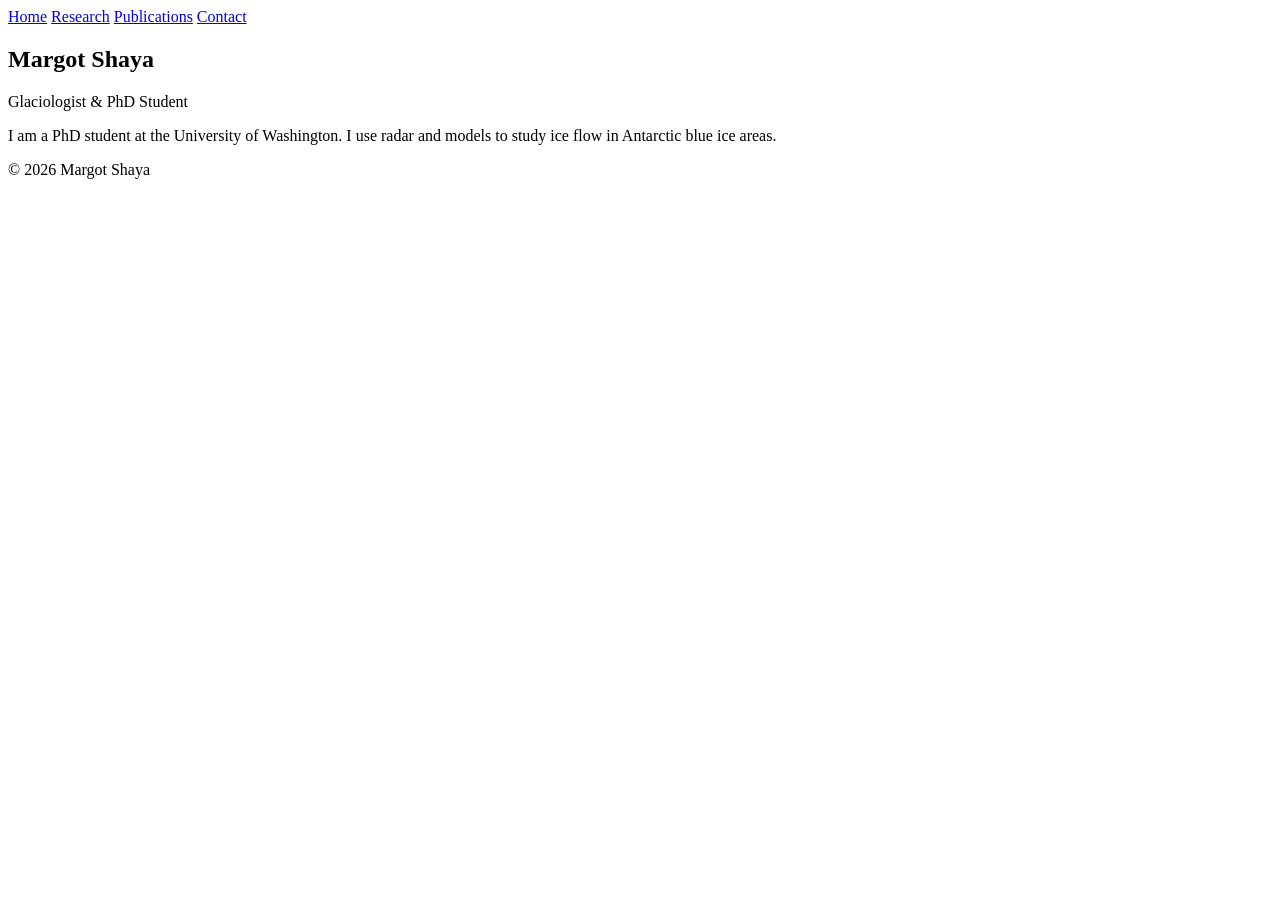
==== index.html @ d56af6f8 "initial website creation" ====
<!DOCTYPE html>
<html lang="en">

<head>
    <meta charset="UTF-8">
    <meta name="viewport" content="width=device-width, initial-scale=1.0">

    <title>Your Name</title>

    <meta name="description"
          content="Margot Shaya personal website">

    <link rel="stylesheet" href="css/style.css">
</head>

<body>

    <header>
        <nav>
            <a href="index.html">Home</a>
            <a href="research.html">Research</a>
            <a href="publications.html">Publications</a>
            <a href="contact.html">Contact</a>
        </nav>
    </header>

    <main>

        <section class="hero">

            <h1>Margot Shaya</h1>

            <p class="subtitle">
                Glaciologist &amp; PhD Student 
            </p>

            <p>
                I am a PhD student at the University of Washington. I use radar and models to study ice flow in Antarctic blue ice areas. 
            </p>

        </section>

    </main>

    <footer>
        <p>&copy; 2026 Margot Shaya</p>
    </footer>

</body>

</html>
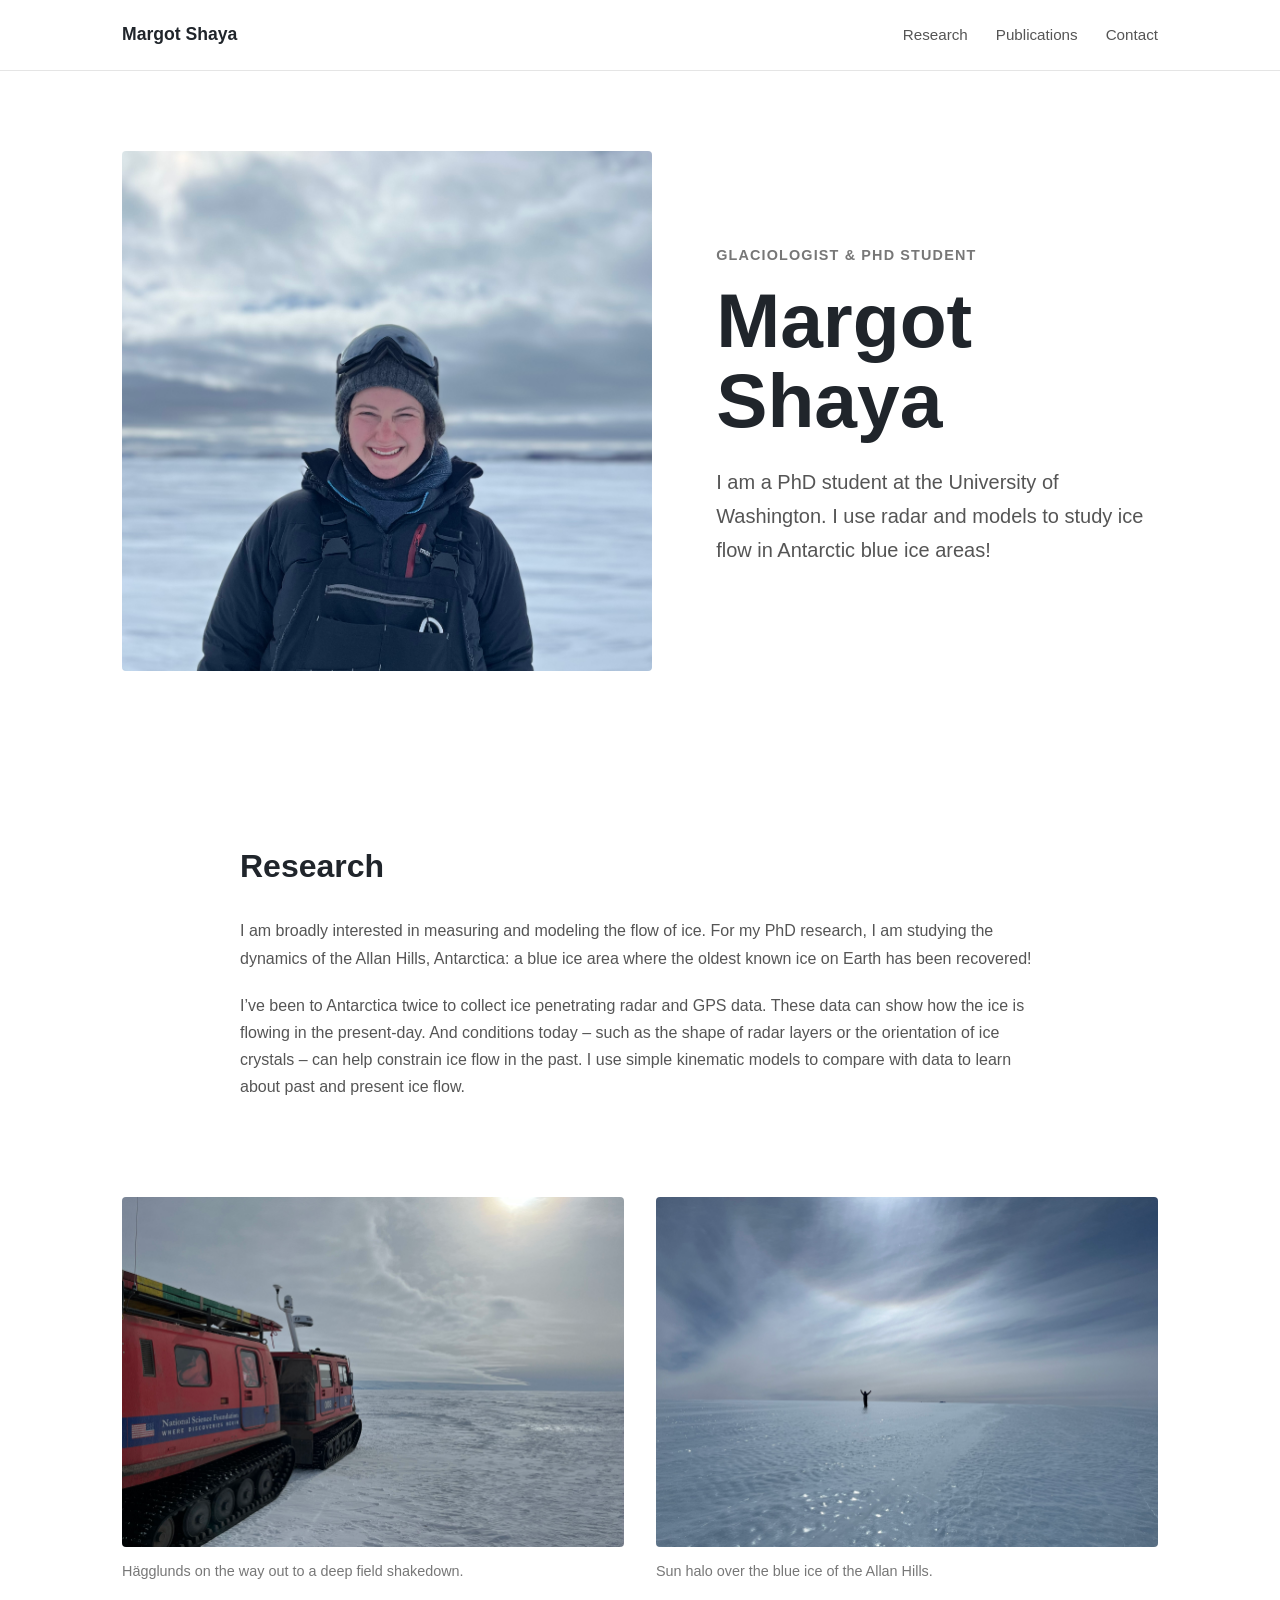
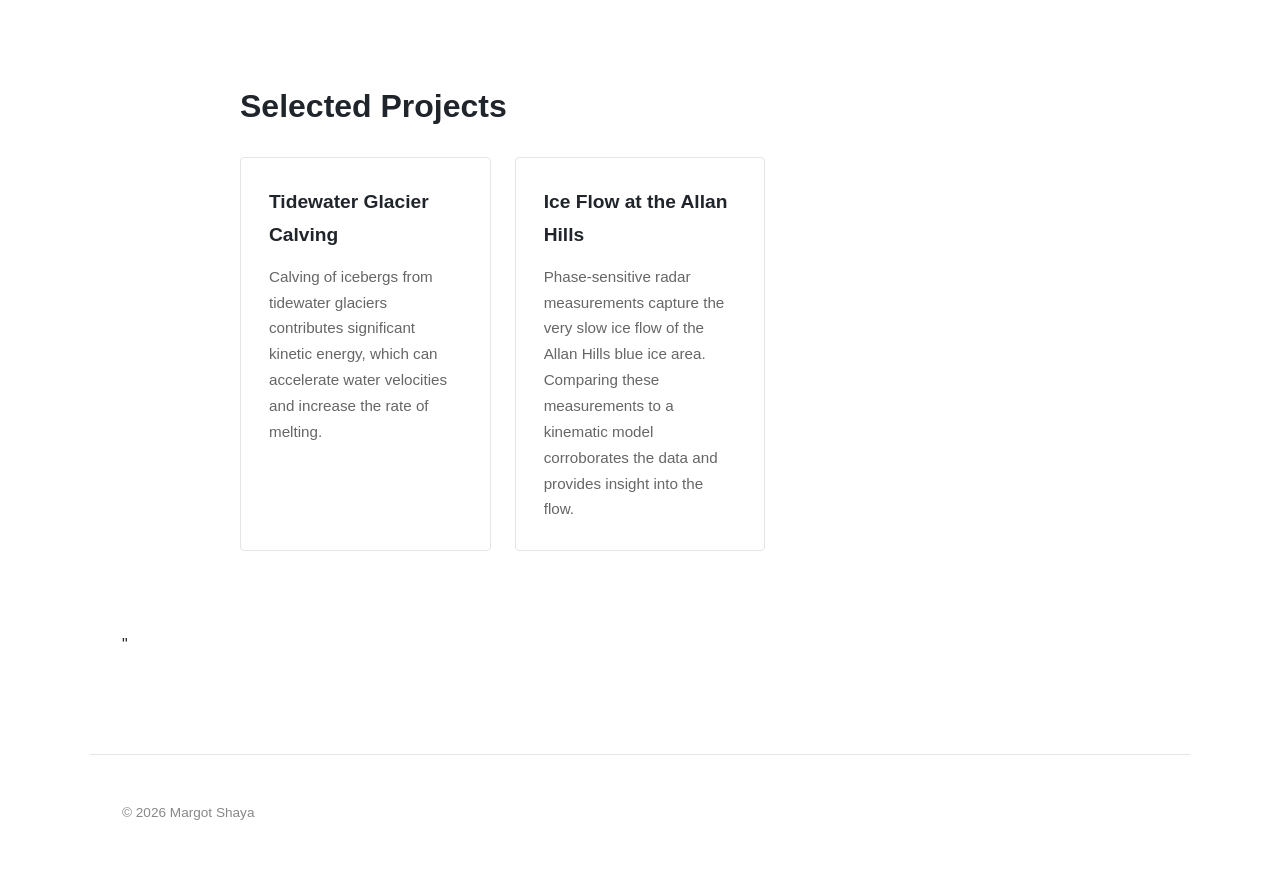
==== commit 72c21b1e: "simple design for the homepage" ====
--- a/index.html
+++ b/index.html
@@ -5,40 +5,129 @@
     <meta charset="UTF-8">
     <meta name="viewport" content="width=device-width, initial-scale=1.0">
 
-    <title>Your Name</title>
+    <title>Margot Shaya</title>
 
     <meta name="description"
-          content="Margot Shaya personal website">
+          content="Margot's personal website">
 
     <link rel="stylesheet" href="css/style.css">
 </head>
 
 <body>
 
+    <!-- Navigation -->
+
     <header>
-        <nav>
-            <a href="index.html">Home</a>
-            <a href="research.html">Research</a>
-            <a href="publications.html">Publications</a>
-            <a href="contact.html">Contact</a>
+        <nav class="navbar">
+
+            <a class="site-name" href="index.html">
+                Margot Shaya</a>
+
+            <div class="nav-links">
+                <a href="research.html">Research</a>
+                <a href="publications.html">Publications</a>
+                <a href="contact.html">Contact</a>
+            </div>
         </nav>
     </header>
 
+    <!-- Main content -->
     <main>
+        <!-- Hero section -->
 
         <section class="hero">
 
-            <h1>Margot Shaya</h1>
+            <div class="hero-image">
+                <img src="images/margotinAntarctica.jpg"
+                        alt="Margot in Antarctica">
+            </div>
 
-            <p class="subtitle">
-                Glaciologist &amp; PhD Student 
+            <div class="hero-text">
+                <p class="eyebrow">
+                    Glaciologist &amp; PhD Student
+                </p>
+
+                <h1>
+                    Margot Shaya
+                </h1>
+
+                <p class="intro">
+                    I am a PhD student at the University of Washington. I use radar and models to study ice flow in Antarctic blue ice areas!
+                </p>
+            </div>
+
+        </section>
+
+        <!-- About / research introduction -->
+
+        <section class="section">
+            <h2>Research</h2>
+
+            <p>
+                I am broadly interested in measuring and modeling the flow of ice. For my PhD research, 
+                I am studying the dynamics of the Allan Hills, Antarctica: a blue ice area where the 
+                oldest known ice on Earth has been recovered!
             </p>
 
             <p>
-                I am a PhD student at the University of Washington. I use radar and models to study ice flow in Antarctic blue ice areas. 
+                I’ve been to Antarctica twice to collect ice penetrating radar and GPS data. 
+                These data can show how the ice is flowing in the present-day. And conditions today 
+                – such as the shape of radar layers or the orientation of ice crystals – 
+                can help constrain ice flow in the past. I use simple kinematic models to 
+                compare with data to learn about past and present ice flow.
             </p>
 
         </section>
+
+        <!-- Featured images-->
+
+        <section class="image-grid">
+            <figure>
+                 <img src="images/shakedown.jpg" 
+                 alt="A National Science Foundation tracked vehicle, called the Hägglunds, driving into the flat expanse of the Antarctic ice sheet"> 
+                 <figcaption> 
+                    Hägglunds on the way out to a deep field shakedown. 
+                 </figcaption> 
+            </figure>
+
+            <figure>
+                 <img src="images/sun_halo_photo.jpg" 
+                 alt="Distant silhouette of a person raising their arms to the sky, with a faint halo of light around the sun above."> 
+                 <figcaption> 
+                    Sun halo over the blue ice of the Allan Hills.
+                 </figcaption> 
+            </figure>
+
+        </section>
+
+        <!-- Selected projects -->
+
+        <section class="section">
+            <h2>Selected Projects</h2>
+
+            <div class="project-grid">
+                <a class="project-card" href="research.html"> 
+                    <h3>Tidewater Glacier Calving</h3> 
+                    <p> 
+                        Calving of icebergs from tidewater glaciers contributes significant kinetic energy, 
+                        which can accelerate water velocities and increase the rate of melting.
+                    </p> 
+                </a>
+
+                <a class="project-card" href="research.html"> 
+                    <h3>Ice Flow at the Allan Hills</h3> 
+                    <p> 
+                        Phase-sensitive radar measurements capture the very slow ice flow of the Allan Hills
+                        blue ice area. Comparing these measurements to a kinematic model corroborates the data
+                        and provides insight into the flow.
+                    </p> 
+                </a>
+
+
+            </div>
+
+
+        </section>"
 
     </main>
 
--- a/css/style.css
+++ b/css/style.css
@@ -0,0 +1,321 @@
+/* --------------------------------------------------
+   General
+-------------------------------------------------- */
+
+* {
+    box-sizing: border-box;
+}
+
+body {
+    margin: 0;
+
+    font-family:
+        -apple-system,
+        BlinkMacSystemFont,
+        "Segoe UI",
+        Roboto,
+        Helvetica,
+        Arial,
+        sans-serif;
+
+    color: #20252b;
+    background: #ffffff;
+
+    line-height: 1.7;
+}
+
+
+/* --------------------------------------------------
+   Navigation
+-------------------------------------------------- */
+
+header {
+    border-bottom: 1px solid #e5e5e5;
+}
+
+.navbar {
+    max-width: 1100px;
+    margin: 0 auto;
+
+    padding: 1.25rem 2rem;
+
+    display: flex;
+    justify-content: space-between;
+    align-items: center;
+}
+
+.site-name {
+    font-size: 1.1rem;
+    font-weight: 600;
+
+    color: #20252b;
+    text-decoration: none;
+}
+
+.nav-links {
+    display: flex;
+    gap: 1.75rem;
+}
+
+.nav-links a {
+    color: #555;
+    text-decoration: none;
+
+    font-size: 0.95rem;
+}
+
+.nav-links a:hover {
+    color: #111;
+}
+
+
+/* --------------------------------------------------
+   Main layout
+-------------------------------------------------- */
+
+main {
+    max-width: 1100px;
+    margin: 0 auto;
+
+    padding: 0 2rem;
+}
+
+
+/* --------------------------------------------------
+   Hero
+-------------------------------------------------- */
+
+.hero {
+    min-height: 600px;
+
+    display: grid;
+    grid-template-columns: 1.2fr 1fr;
+
+    align-items: center;
+
+    gap: 4rem;
+
+    padding: 5rem 0;
+}
+
+.hero-image img {
+    width: 100%;
+    height: 520px;
+
+    object-fit: cover;
+
+    border-radius: 4px;
+}
+
+.hero-text {
+    max-width: 500px;
+}
+
+.eyebrow {
+    margin: 0 0 0.75rem;
+
+    color: #777;
+
+    font-size: 0.9rem;
+    font-weight: 600;
+
+    text-transform: uppercase;
+    letter-spacing: 0.08em;
+}
+
+.hero h1 {
+    margin: 0 0 1.5rem;
+
+    font-size: clamp(3rem, 6vw, 5rem);
+
+    line-height: 1.05;
+    font-weight: 600;
+}
+
+.intro {
+    font-size: 1.25rem;
+    color: #555;
+}
+
+
+/* --------------------------------------------------
+   General sections
+-------------------------------------------------- */
+
+.section {
+    max-width: 800px;
+
+    margin: 5rem auto;
+}
+
+.section h2 {
+    margin-bottom: 1.5rem;
+
+    font-size: 2rem;
+    font-weight: 600;
+}
+
+.section p {
+    margin-bottom: 1.25rem;
+
+    color: #555;
+}
+
+
+/* --------------------------------------------------
+   Image grid
+-------------------------------------------------- */
+
+.image-grid {
+    display: grid;
+
+    grid-template-columns: 1fr 1fr;
+
+    gap: 2rem;
+
+    margin: 6rem 0;
+}
+
+.image-grid figure {
+    margin: 0;
+}
+
+.image-grid img {
+    display: block;
+
+    width: 100%;
+    height: 350px;
+
+    object-fit: cover;
+
+    border-radius: 4px;
+}
+
+.image-grid figcaption {
+    margin-top: 0.75rem;
+
+    color: #777;
+
+    font-size: 0.9rem;
+}
+
+
+/* --------------------------------------------------
+   Project cards
+-------------------------------------------------- */
+
+.project-grid {
+    display: grid;
+
+    grid-template-columns: repeat(3, 1fr);
+
+    gap: 1.5rem;
+}
+
+.project-card {
+    padding: 1.75rem;
+
+    border: 1px solid #e5e5e5;
+    border-radius: 4px;
+
+    color: inherit;
+    text-decoration: none;
+
+    transition:
+        border-color 0.2s ease,
+        transform 0.2s ease;
+}
+
+.project-card:hover {
+    border-color: #aaa;
+
+    transform: translateY(-3px);
+}
+
+.project-card h3 {
+    margin-top: 0;
+    margin-bottom: 0.75rem;
+
+    font-size: 1.2rem;
+}
+
+.project-card p {
+    margin: 0;
+
+    color: #666;
+
+    font-size: 0.95rem;
+}
+
+
+/* --------------------------------------------------
+   Footer
+-------------------------------------------------- */
+
+footer {
+    max-width: 1100px;
+
+    margin: 6rem auto 0;
+
+    padding: 2rem;
+
+    border-top: 1px solid #e5e5e5;
+
+    color: #888;
+
+    font-size: 0.85rem;
+}
+
+
+/* --------------------------------------------------
+   Mobile layout
+-------------------------------------------------- */
+
+@media (max-width: 750px) {
+
+    .navbar {
+        padding: 1rem 1.25rem;
+    }
+
+    .nav-links {
+        gap: 1rem;
+    }
+
+    main {
+        padding: 0 1.25rem;
+    }
+
+    .hero {
+        grid-template-columns: 1fr;
+
+        gap: 2rem;
+
+        padding: 3rem 0;
+    }
+
+    .hero-image {
+        order: 2;
+    }
+
+    .hero-text {
+        order: 1;
+    }
+
+    .hero-image img {
+        height: 400px;
+    }
+
+    .image-grid {
+        grid-template-columns: 1fr;
+
+        margin: 4rem 0;
+    }
+
+    .project-grid {
+        grid-template-columns: 1fr;
+    }
+
+    .section {
+        margin: 4rem auto;
+    }
+}
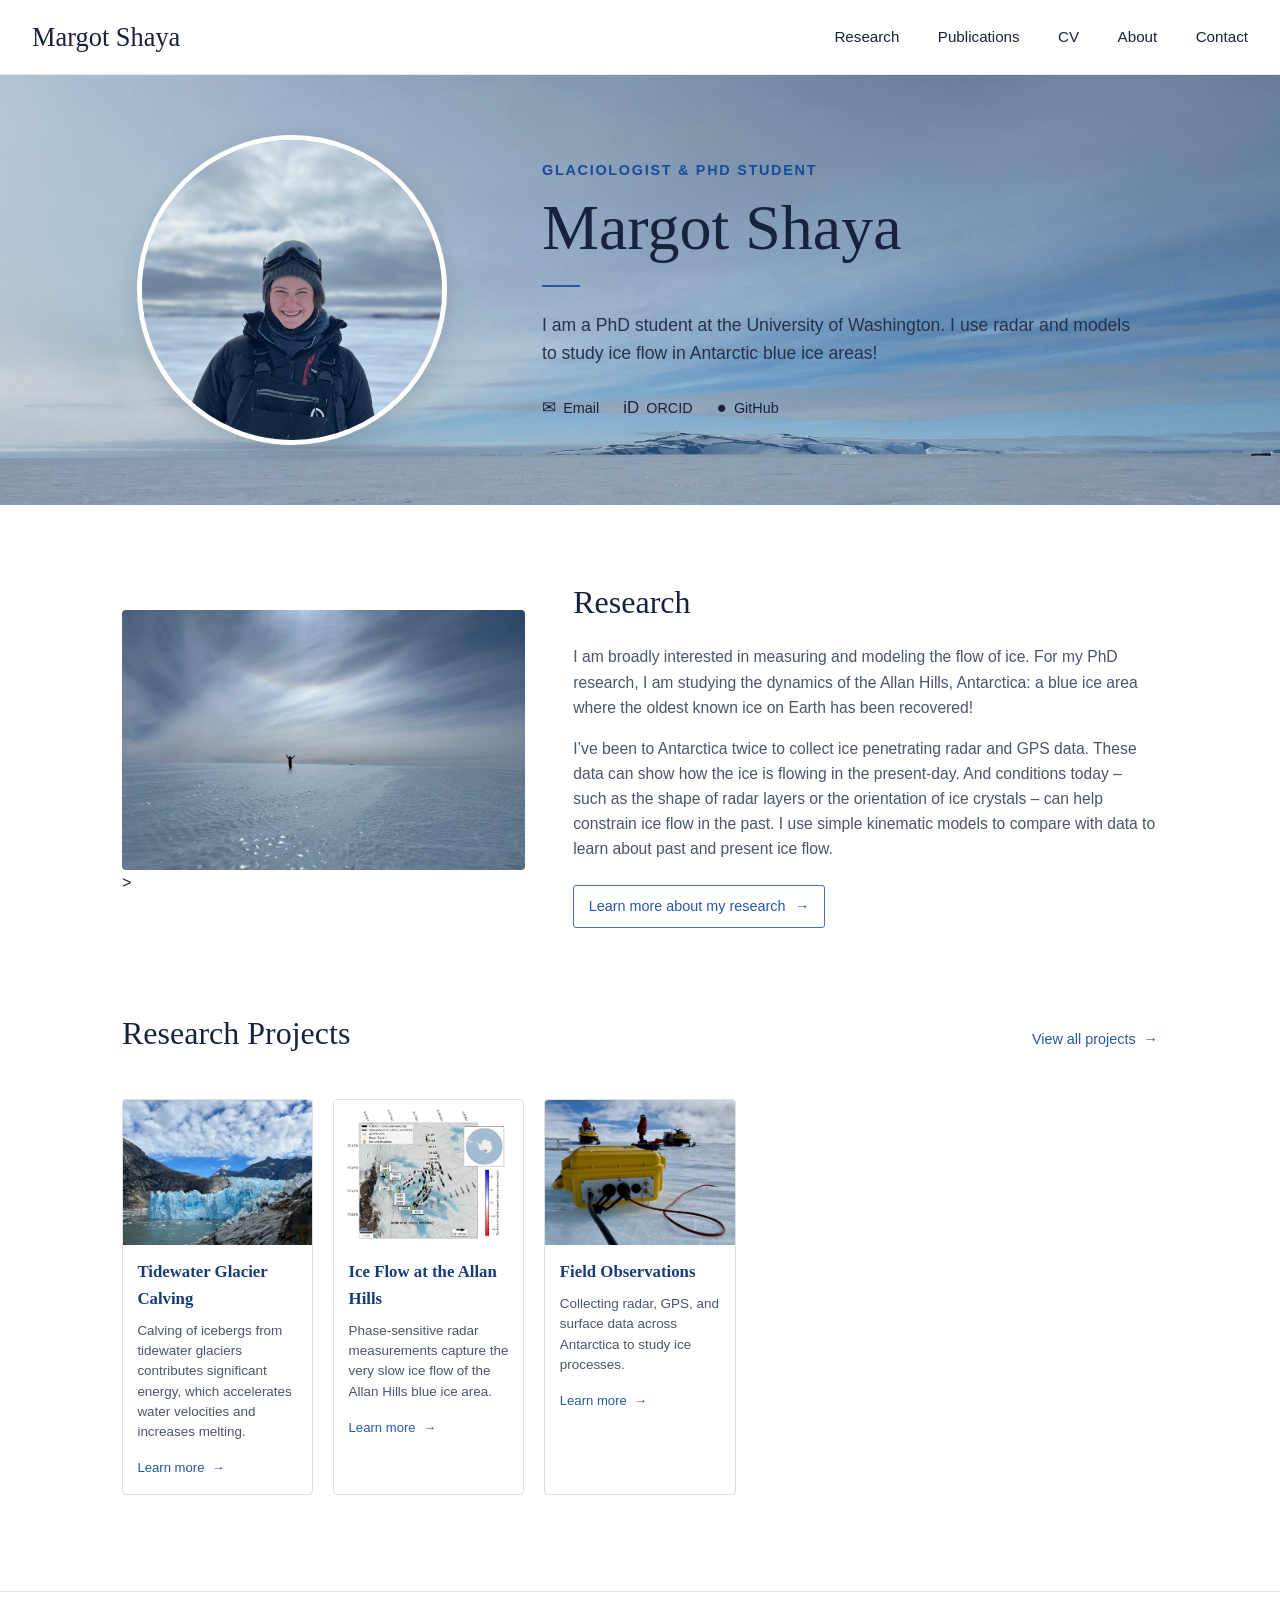
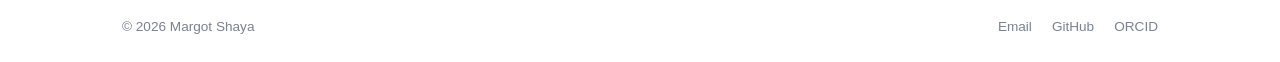
==== commit 39041829: "Updated homepage with more focus on images" ====
--- a/index.html
+++ b/index.html
@@ -5,44 +5,75 @@
     <meta charset="UTF-8">
     <meta name="viewport" content="width=device-width, initial-scale=1.0">
 
-    <title>Margot Shaya</title>
+    <title>Margot Shaya | Glaciologist</title>
 
     <meta name="description"
-          content="Margot's personal website">
+          content="Margot's personal website.">
 
     <link rel="stylesheet" href="css/style.css">
 </head>
 
+
 <body>
 
-    <!-- Navigation -->
-
-    <header>
-        <nav class="navbar">
-
-            <a class="site-name" href="index.html">
-                Margot Shaya</a>
-
-            <div class="nav-links">
-                <a href="research.html">Research</a>
+    <!-- ==========================================
+         NAVIGATION
+    =========================================== -->
+
+    <header class="navbar">
+
+        <div class="nav-container">
+
+            <a href="index.html" class="site-name">
+                Margot Shaya
+            </a>
+
+            <nav class="nav-links">
+                <a href="#research">Research</a>
                 <a href="publications.html">Publications</a>
+                <a href="cv.html">CV</a>
+                <a href="about.html">About</a>
                 <a href="contact.html">Contact</a>
-            </div>
-        </nav>
+            </nav>
+
+        </div>
+
     </header>
 
-    <!-- Main content -->
-    <main>
-        <!-- Hero section -->
-
-        <section class="hero">
-
-            <div class="hero-image">
-                <img src="images/margotinAntarctica.jpg"
-                        alt="Margot in Antarctica">
-            </div>
-
-            <div class="hero-text">
+
+    <!-- ==========================================
+         HERO
+    =========================================== -->
+
+    <section class="hero">
+
+        <!-- Background image -->
+        <div class="hero-background">
+            
+                <img
+                    src="images/AH_background.jpg"
+                    alt="Allan Hills Antarctica"
+                    class="portrait"
+                >
+        </div>
+
+        <div class="hero-container">
+
+            <!-- Circular portrait -->
+            <div class="portrait-container">
+
+                <img
+                    src="images/margotinAntarctica.jpg"
+                    alt="Portrait of Margot Shaya"
+                    class="portrait"
+                >
+
+            </div>
+
+
+            <!-- Introduction -->
+            <div class="hero-content">
+
                 <p class="eyebrow">
                     Glaciologist &amp; PhD Student
                 </p>
@@ -51,88 +82,236 @@
                     Margot Shaya
                 </h1>
 
-                <p class="intro">
+                <div class="accent-line"></div>
+
+                <p class="hero-description">
                     I am a PhD student at the University of Washington. I use radar and models to study ice flow in Antarctic blue ice areas!
                 </p>
+
+
+                <!-- External links -->
+
+                <div class="social-links">
+
+                    <a href="mailto:mshaya@uw.edu">
+                        <span class="icon">✉</span>
+                        Email
+                    </a>
+
+                    <a href="https://orcid.org/0009-0008-9935-0874">
+                        <span class="icon">iD</span>
+                        ORCID
+                    </a>
+
+                    <a href="https://github.com/margotshaya">
+                        <span class="icon">●</span>
+                        GitHub
+                    </a>
+
+                </div>
+
+            </div>
+
+        </div>
+
+    </section>
+
+
+    <!-- ==========================================
+         RESEARCH INTRODUCTION
+    =========================================== -->
+
+    <main>
+
+        <section class="research-intro" id="research">
+
+            <div class="research-image">
+
+                <img
+                    src="images/sun_halo_photo.jpg"
+                    alt="Distant silhouette of a person raising their arms to the sky, with a faint halo of light around the sun above."> 
+                >
+
+            </div>
+
+
+            <div class="research-text">
+
+                <h2>
+                    Research
+                </h2>
+
+                <p>
+                    I am broadly interested in measuring and modeling the flow of ice. For my PhD research, 
+                    I am studying the dynamics of the Allan Hills, Antarctica: a blue ice area where the 
+                    oldest known ice on Earth has been recovered!
+                </p>
+
+                <p>
+                    I’ve been to Antarctica twice to collect ice penetrating radar and GPS data. 
+                    These data can show how the ice is flowing in the present-day. And conditions today 
+                    – such as the shape of radar layers or the orientation of ice crystals – 
+                    can help constrain ice flow in the past. I use simple kinematic models to 
+                    compare with data to learn about past and present ice flow.
+            </p>
+                </p>
+
+                <a href="research.html" class="outline-button">
+                    Learn more about my research
+                    <span>→</span>
+                </a>
+
             </div>
 
         </section>
 
-        <!-- About / research introduction -->
-
-        <section class="section">
-            <h2>Research</h2>
+
+        <!-- ==========================================
+             RESEARCH PROJECTS
+        =========================================== -->
+
+        <section class="projects">
+
+            <div class="section-heading">
+
+                <h2>
+                    Research Projects
+                </h2>
+
+                <a href="research.html">
+                    View all projects&nbsp; →
+                </a>
+
+            </div>
+
+
+            <div class="project-grid">
+
+
+                <!-- Project 1 -->
+
+                <a href="research.html#tidewater-glaciers"
+                   class="project-card">
+
+                    <img
+                        src="images/tidewater.jpg"
+                        alt="Tidewater glacier terminus"
+                    >
+
+                    <div class="project-content">
+
+                        <h3>
+                            Tidewater Glacier Calving
+                        </h3>
+
+                        <p> 
+                            Calving of icebergs from tidewater glaciers contributes significant energy, 
+                            which accelerates water velocities and increases melting.
+                        </p> 
+
+                        <span class="learn-more">
+                            Learn more&nbsp; →
+                        </span>
+
+                    </div>
+
+                </a>
+
+
+                <!-- Project 2 -->
+
+                <a href="research.html#blue-ice-flow"
+                   class="project-card">
+
+                    <img
+                        src="images/AH_map.jpg"
+                            alt="Map of the Allan Hills region in Antarctica"
+                    >
+
+                    <div class="project-content">
+
+                        <h3>
+                            Ice Flow at the Allan Hills
+                        </h3>
+
+                        <p> 
+                            Phase-sensitive radar measurements capture the very slow ice flow of the Allan Hills
+                            blue ice area. 
+                        </p> 
+
+                        <span class="learn-more">
+                            Learn more&nbsp; →
+                        </span>
+
+                    </div>
+
+                </a>
+
+
+                <!-- Project 3 -->
+
+                <a href="research.html#fieldwork"
+                   class="project-card">
+
+                    <img
+                        src="images/ApRES.jpg"
+                        alt="Close up of the ApRES radar computer on the ice surface, with researchers in the background"
+                    >
+
+                    <div class="project-content">
+
+                        <h3>
+                            Field Observations
+                        </h3>
+
+                        <p>
+                            Collecting radar, GPS, and surface data
+                            across Antarctica to study ice processes.
+                        </p>
+
+                        <span class="learn-more">
+                            Learn more&nbsp; →
+                        </span>
+
+                    </div>
+
+                </a>
+
+            </div>
+
+        </section>
+
+    </main>
+
+
+    <!-- ==========================================
+         FOOTER
+    =========================================== -->
+
+    <footer>
+
+        <div class="footer-container">
 
             <p>
-                I am broadly interested in measuring and modeling the flow of ice. For my PhD research, 
-                I am studying the dynamics of the Allan Hills, Antarctica: a blue ice area where the 
-                oldest known ice on Earth has been recovered!
+                &copy; 2026 Margot Shaya
             </p>
 
-            <p>
-                I’ve been to Antarctica twice to collect ice penetrating radar and GPS data. 
-                These data can show how the ice is flowing in the present-day. And conditions today 
-                – such as the shape of radar layers or the orientation of ice crystals – 
-                can help constrain ice flow in the past. I use simple kinematic models to 
-                compare with data to learn about past and present ice flow.
-            </p>
-
-        </section>
-
-        <!-- Featured images-->
-
-        <section class="image-grid">
-            <figure>
-                 <img src="images/shakedown.jpg" 
-                 alt="A National Science Foundation tracked vehicle, called the Hägglunds, driving into the flat expanse of the Antarctic ice sheet"> 
-                 <figcaption> 
-                    Hägglunds on the way out to a deep field shakedown. 
-                 </figcaption> 
-            </figure>
-
-            <figure>
-                 <img src="images/sun_halo_photo.jpg" 
-                 alt="Distant silhouette of a person raising their arms to the sky, with a faint halo of light around the sun above."> 
-                 <figcaption> 
-                    Sun halo over the blue ice of the Allan Hills.
-                 </figcaption> 
-            </figure>
-
-        </section>
-
-        <!-- Selected projects -->
-
-        <section class="section">
-            <h2>Selected Projects</h2>
-
-            <div class="project-grid">
-                <a class="project-card" href="research.html"> 
-                    <h3>Tidewater Glacier Calving</h3> 
-                    <p> 
-                        Calving of icebergs from tidewater glaciers contributes significant kinetic energy, 
-                        which can accelerate water velocities and increase the rate of melting.
-                    </p> 
-                </a>
-
-                <a class="project-card" href="research.html"> 
-                    <h3>Ice Flow at the Allan Hills</h3> 
-                    <p> 
-                        Phase-sensitive radar measurements capture the very slow ice flow of the Allan Hills
-                        blue ice area. Comparing these measurements to a kinematic model corroborates the data
-                        and provides insight into the flow.
-                    </p> 
-                </a>
-
-
-            </div>
-
-
-        </section>"
-
-    </main>
-
-    <footer>
-        <p>&copy; 2026 Margot Shaya</p>
+            <div>
+                <a href="mailto:mshaya@uw.edu">
+                    Email
+                </a>
+
+                <a href="https://github.com/margotshaya">
+                    GitHub
+                </a>
+
+                <a href="https://orcid.org/0009-0008-9935-0874">
+                    ORCID
+                </a>
+            </div>
+
+        </div>
+
     </footer>
 
 </body>
--- a/css/style.css
+++ b/css/style.css
@@ -1,9 +1,13 @@
-/* --------------------------------------------------
-   General
--------------------------------------------------- */
+/* ==================================================
+   GENERAL
+================================================== */
 
 * {
     box-sizing: border-box;
+}
+
+html {
+    scroll-behavior: smooth;
 }
 
 body {
@@ -18,262 +22,514 @@
         Arial,
         sans-serif;
 
-    color: #20252b;
+    color: #17233d;
     background: #ffffff;
 
-    line-height: 1.7;
-}
-
-
-/* --------------------------------------------------
-   Navigation
--------------------------------------------------- */
-
-header {
-    border-bottom: 1px solid #e5e5e5;
-}
+    line-height: 1.6;
+}
+
+img {
+    max-width: 100%;
+}
+
+a {
+    color: inherit;
+}
+
+
+/* ==================================================
+   NAVIGATION
+================================================== */
 
 .navbar {
+    background: white;
+    border-bottom: 1px solid #e8e8e8;
+
+    position: relative;
+    z-index: 10;
+}
+
+.nav-container {
+    max-width: 1280px;
+
+    margin: 0 auto;
+    padding: 1rem 2rem;
+
+    display: flex;
+    align-items: center;
+    justify-content: space-between;
+}
+
+.site-name {
+    font-family: Georgia, "Times New Roman", serif;
+
+    font-size: 1.65rem;
+    font-weight: 500;
+
+    text-decoration: none;
+}
+
+.nav-links {
+    display: flex;
+    gap: 2.4rem;
+}
+
+.nav-links a {
+    font-size: 0.95rem;
+
+    text-decoration: none;
+
+    transition: color 0.2s ease;
+}
+
+.nav-links a:hover {
+    color: #2458a6;
+}
+
+
+/* ==================================================
+   HERO
+================================================== */
+
+.hero {
+    position: relative;
+
+    min-height: 430px;
+
+    overflow: hidden;
+}
+
+.hero-background {
+    position: absolute;
+    inset: 0;
+
+    background-image:
+        linear-gradient(
+            90deg,
+            rgba(255, 255, 255, 0.94) 0%,
+            rgba(255, 255, 255, 0.78) 42%,
+            rgba(255, 255, 255, 0.30) 100%
+        ),
+        url("../images/hero-background.jpg");
+
+    background-size: cover;
+    background-position: center;
+
+    z-index: 0;
+}
+
+.hero-container {
+    position: relative;
+    z-index: 1;
+
     max-width: 1100px;
+
     margin: 0 auto;
-
-    padding: 1.25rem 2rem;
-
+    padding: 2rem;
+
+    min-height: 430px;
+
+    display: grid;
+    grid-template-columns: 340px 1fr;
+
+    align-items: center;
+
+    gap: 5rem;
+}
+
+
+/* ==================================================
+   CIRCULAR PORTRAIT
+================================================== */
+
+.portrait-container {
+    width: 310px;
+    height: 310px;
+
+    margin: 0 auto;
+
+    border-radius: 50%;
+
+    border: 5px solid white;
+
+    overflow: hidden;
+
+    box-shadow:
+        0 5px 25px rgba(0, 0, 0, 0.12);
+}
+
+.portrait {
+    width: 100%;
+    height: 100%;
+
+    object-fit: cover;
+
+    display: block;
+}
+
+
+/* ==================================================
+   HERO TEXT
+================================================== */
+
+.hero-content {
+    max-width: 620px;
+}
+
+.eyebrow {
+    margin: 0 0 0.75rem;
+
+    color: #174c9c;
+
+    font-size: 0.9rem;
+    font-weight: 600;
+
+    letter-spacing: 0.12em;
+    text-transform: uppercase;
+}
+
+.hero h1 {
+    margin: 0;
+
+    font-family: Georgia, "Times New Roman", serif;
+
+    font-size: clamp(3rem, 5vw, 4.5rem);
+
+    line-height: 1.05;
+
+    font-weight: 500;
+}
+
+.accent-line {
+    width: 38px;
+    height: 2px;
+
+    margin: 1.5rem 0;
+
+    background: #2458a6;
+}
+
+.hero-description {
+    max-width: 600px;
+
+    margin: 0;
+
+    font-size: 1.1rem;
+
+    color: #26324b;
+}
+
+
+/* ==================================================
+   SOCIAL LINKS
+================================================== */
+
+.social-links {
     display: flex;
+
+    flex-wrap: wrap;
+
+    gap: 1.5rem;
+
+    margin-top: 1.75rem;
+}
+
+.social-links a {
+    display: flex;
+
+    align-items: center;
+
+    gap: 0.45rem;
+
+    text-decoration: none;
+
+    font-size: 0.9rem;
+}
+
+.social-links a:hover {
+    color: #2458a6;
+}
+
+.icon {
+    font-size: 1.05rem;
+}
+
+
+/* ==================================================
+   MAIN CONTENT
+================================================== */
+
+main {
+    max-width: 1100px;
+
+    margin: 0 auto;
+
+    padding: 0 2rem;
+}
+
+
+/* ==================================================
+   RESEARCH INTRODUCTION
+================================================== */
+
+.research-intro {
+    display: grid;
+
+    grid-template-columns: 1fr 1.45fr;
+
+    gap: 3rem;
+
+    align-items: center;
+
+    padding: 4.5rem 0 3rem;
+}
+
+.research-image img {
+    width: 100%;
+
+    height: 260px;
+
+    object-fit: cover;
+
+    border-radius: 4px;
+
+    display: block;
+}
+
+.research-text h2,
+.projects h2 {
+    margin: 0 0 1rem;
+
+    font-family: Georgia, "Times New Roman", serif;
+
+    font-size: 2rem;
+
+    font-weight: 500;
+}
+
+.research-text p {
+    margin: 0 0 1rem;
+
+    color: #4b5568;
+
+    font-size: 0.98rem;
+}
+
+
+/* ==================================================
+   BUTTON
+================================================== */
+
+.outline-button {
+    display: inline-flex;
+
+    align-items: center;
+
+    gap: 0.6rem;
+
+    margin-top: 0.5rem;
+
+    padding: 0.55rem 0.9rem;
+
+    border: 1px solid #4773c5;
+
+    border-radius: 3px;
+
+    color: #2458a6;
+
+    text-decoration: none;
+
+    font-size: 0.9rem;
+
+    transition:
+        background 0.2s ease,
+        color 0.2s ease;
+}
+
+.outline-button:hover {
+    background: #2458a6;
+
+    color: white;
+}
+
+
+/* ==================================================
+   PROJECT SECTION
+================================================== */
+
+.projects {
+    padding: 2rem 0 6rem;
+}
+
+.section-heading {
+    display: flex;
+
+    align-items: baseline;
+
+    justify-content: space-between;
+
+    margin-bottom: 1.5rem;
+}
+
+.section-heading a {
+    color: #2458a6;
+
+    font-size: 0.9rem;
+
+    text-decoration: none;
+}
+
+.section-heading a:hover {
+    text-decoration: underline;
+}
+
+
+/* ==================================================
+   PROJECT CARDS
+================================================== */
+
+.project-grid {
+    display: grid;
+
+    grid-template-columns:
+        repeat(5, minmax(0, 1fr));
+
+    gap: 1.25rem;
+}
+
+.project-card {
+    display: block;
+
+    border: 1px solid #dce1e8;
+
+    border-radius: 4px;
+
+    overflow: hidden;
+
+    background: white;
+
+    text-decoration: none;
+
+    transition:
+        transform 0.2s ease,
+        box-shadow 0.2s ease;
+}
+
+.project-card:hover {
+    transform: translateY(-4px);
+
+    box-shadow:
+        0 8px 25px rgba(20, 40, 70, 0.10);
+}
+
+.project-card > img {
+    width: 100%;
+
+    height: 145px;
+
+    object-fit: cover;
+
+    display: block;
+}
+
+.project-content {
+    padding: 0.9rem;
+}
+
+.project-content h3 {
+    margin: 0 0 0.5rem;
+
+    font-family: Georgia, "Times New Roman", serif;
+
+    font-size: 1.05rem;
+
+    font-weight: 600;
+
+    color: #173d79;
+}
+
+.project-content p {
+    margin: 0 0 0.75rem;
+
+    color: #4b5568;
+
+    font-size: 0.84rem;
+
+    line-height: 1.5;
+}
+
+.learn-more {
+    color: #2458a6;
+
+    font-size: 0.82rem;
+}
+
+
+/* ==================================================
+   FOOTER
+================================================== */
+
+footer {
+    border-top: 1px solid #e5e5e5;
+}
+
+.footer-container {
+    max-width: 1100px;
+
+    margin: 0 auto;
+
+    padding: 1.5rem 2rem;
+
+    display: flex;
+
     justify-content: space-between;
     align-items: center;
-}
-
-.site-name {
-    font-size: 1.1rem;
-    font-weight: 600;
-
-    color: #20252b;
+
+    color: #7a8290;
+
+    font-size: 0.85rem;
+}
+
+.footer-container p {
+    margin: 0;
+}
+
+.footer-container div {
+    display: flex;
+
+    gap: 1.25rem;
+}
+
+.footer-container a {
     text-decoration: none;
 }
 
-.nav-links {
-    display: flex;
-    gap: 1.75rem;
-}
-
-.nav-links a {
-    color: #555;
-    text-decoration: none;
-
-    font-size: 0.95rem;
-}
-
-.nav-links a:hover {
-    color: #111;
-}
-
-
-/* --------------------------------------------------
-   Main layout
--------------------------------------------------- */
-
-main {
-    max-width: 1100px;
-    margin: 0 auto;
-
-    padding: 0 2rem;
-}
-
-
-/* --------------------------------------------------
-   Hero
--------------------------------------------------- */
-
-.hero {
-    min-height: 600px;
-
-    display: grid;
-    grid-template-columns: 1.2fr 1fr;
-
-    align-items: center;
-
-    gap: 4rem;
-
-    padding: 5rem 0;
-}
-
-.hero-image img {
-    width: 100%;
-    height: 520px;
-
-    object-fit: cover;
-
-    border-radius: 4px;
-}
-
-.hero-text {
-    max-width: 500px;
-}
-
-.eyebrow {
-    margin: 0 0 0.75rem;
-
-    color: #777;
-
-    font-size: 0.9rem;
-    font-weight: 600;
-
-    text-transform: uppercase;
-    letter-spacing: 0.08em;
-}
-
-.hero h1 {
-    margin: 0 0 1.5rem;
-
-    font-size: clamp(3rem, 6vw, 5rem);
-
-    line-height: 1.05;
-    font-weight: 600;
-}
-
-.intro {
-    font-size: 1.25rem;
-    color: #555;
-}
-
-
-/* --------------------------------------------------
-   General sections
--------------------------------------------------- */
-
-.section {
-    max-width: 800px;
-
-    margin: 5rem auto;
-}
-
-.section h2 {
-    margin-bottom: 1.5rem;
-
-    font-size: 2rem;
-    font-weight: 600;
-}
-
-.section p {
-    margin-bottom: 1.25rem;
-
-    color: #555;
-}
-
-
-/* --------------------------------------------------
-   Image grid
--------------------------------------------------- */
-
-.image-grid {
-    display: grid;
-
-    grid-template-columns: 1fr 1fr;
-
-    gap: 2rem;
-
-    margin: 6rem 0;
-}
-
-.image-grid figure {
-    margin: 0;
-}
-
-.image-grid img {
-    display: block;
-
-    width: 100%;
-    height: 350px;
-
-    object-fit: cover;
-
-    border-radius: 4px;
-}
-
-.image-grid figcaption {
-    margin-top: 0.75rem;
-
-    color: #777;
-
-    font-size: 0.9rem;
-}
-
-
-/* --------------------------------------------------
-   Project cards
--------------------------------------------------- */
-
-.project-grid {
-    display: grid;
-
-    grid-template-columns: repeat(3, 1fr);
-
-    gap: 1.5rem;
-}
-
-.project-card {
-    padding: 1.75rem;
-
-    border: 1px solid #e5e5e5;
-    border-radius: 4px;
-
-    color: inherit;
-    text-decoration: none;
-
-    transition:
-        border-color 0.2s ease,
-        transform 0.2s ease;
-}
-
-.project-card:hover {
-    border-color: #aaa;
-
-    transform: translateY(-3px);
-}
-
-.project-card h3 {
-    margin-top: 0;
-    margin-bottom: 0.75rem;
-
-    font-size: 1.2rem;
-}
-
-.project-card p {
-    margin: 0;
-
-    color: #666;
-
-    font-size: 0.95rem;
-}
-
-
-/* --------------------------------------------------
-   Footer
--------------------------------------------------- */
-
-footer {
-    max-width: 1100px;
-
-    margin: 6rem auto 0;
-
-    padding: 2rem;
-
-    border-top: 1px solid #e5e5e5;
-
-    color: #888;
-
-    font-size: 0.85rem;
-}
-
-
-/* --------------------------------------------------
-   Mobile layout
--------------------------------------------------- */
+.footer-container a:hover {
+    color: #2458a6;
+}
+
+
+/* ==================================================
+   TABLET
+================================================== */
+
+@media (max-width: 1000px) {
+
+    .project-grid {
+        grid-template-columns:
+            repeat(3, minmax(0, 1fr));
+    }
+
+}
+
+
+/* ==================================================
+   MOBILE
+================================================== */
 
 @media (max-width: 750px) {
 
-    .navbar {
+    .nav-container {
         padding: 1rem 1.25rem;
     }
 
@@ -281,41 +537,78 @@
         gap: 1rem;
     }
 
+    .nav-links a:nth-child(3) {
+        display: none;
+    }
+
+    .hero-container {
+        grid-template-columns: 1fr;
+
+        gap: 1.5rem;
+
+        padding: 3rem 1.5rem;
+
+        text-align: center;
+    }
+
+    .hero-background {
+        background-position: center;
+    }
+
+    .portrait-container {
+        width: 230px;
+        height: 230px;
+    }
+
+    .accent-line {
+        margin-left: auto;
+        margin-right: auto;
+    }
+
+    .social-links {
+        justify-content: center;
+    }
+
     main {
         padding: 0 1.25rem;
     }
 
-    .hero {
+    .research-intro {
         grid-template-columns: 1fr;
 
-        gap: 2rem;
-
-        padding: 3rem 0;
-    }
-
-    .hero-image {
-        order: 2;
-    }
-
-    .hero-text {
-        order: 1;
-    }
-
-    .hero-image img {
-        height: 400px;
-    }
-
-    .image-grid {
-        grid-template-columns: 1fr;
-
-        margin: 4rem 0;
+        gap: 1.5rem;
+
+        padding-top: 3rem;
+    }
+
+    .research-image img {
+        height: 240px;
+    }
+
+    .section-heading {
+        display: block;
+    }
+
+    .section-heading a {
+        display: inline-block;
+
+        margin-top: 0.25rem;
     }
 
     .project-grid {
         grid-template-columns: 1fr;
     }
 
-    .section {
-        margin: 4rem auto;
-    }
+    .project-card > img {
+        height: 220px;
+    }
+
+    .footer-container {
+        display: block;
+    }
+
+    .footer-container div {
+        margin-top: 0.75rem;
+    }
+
 }
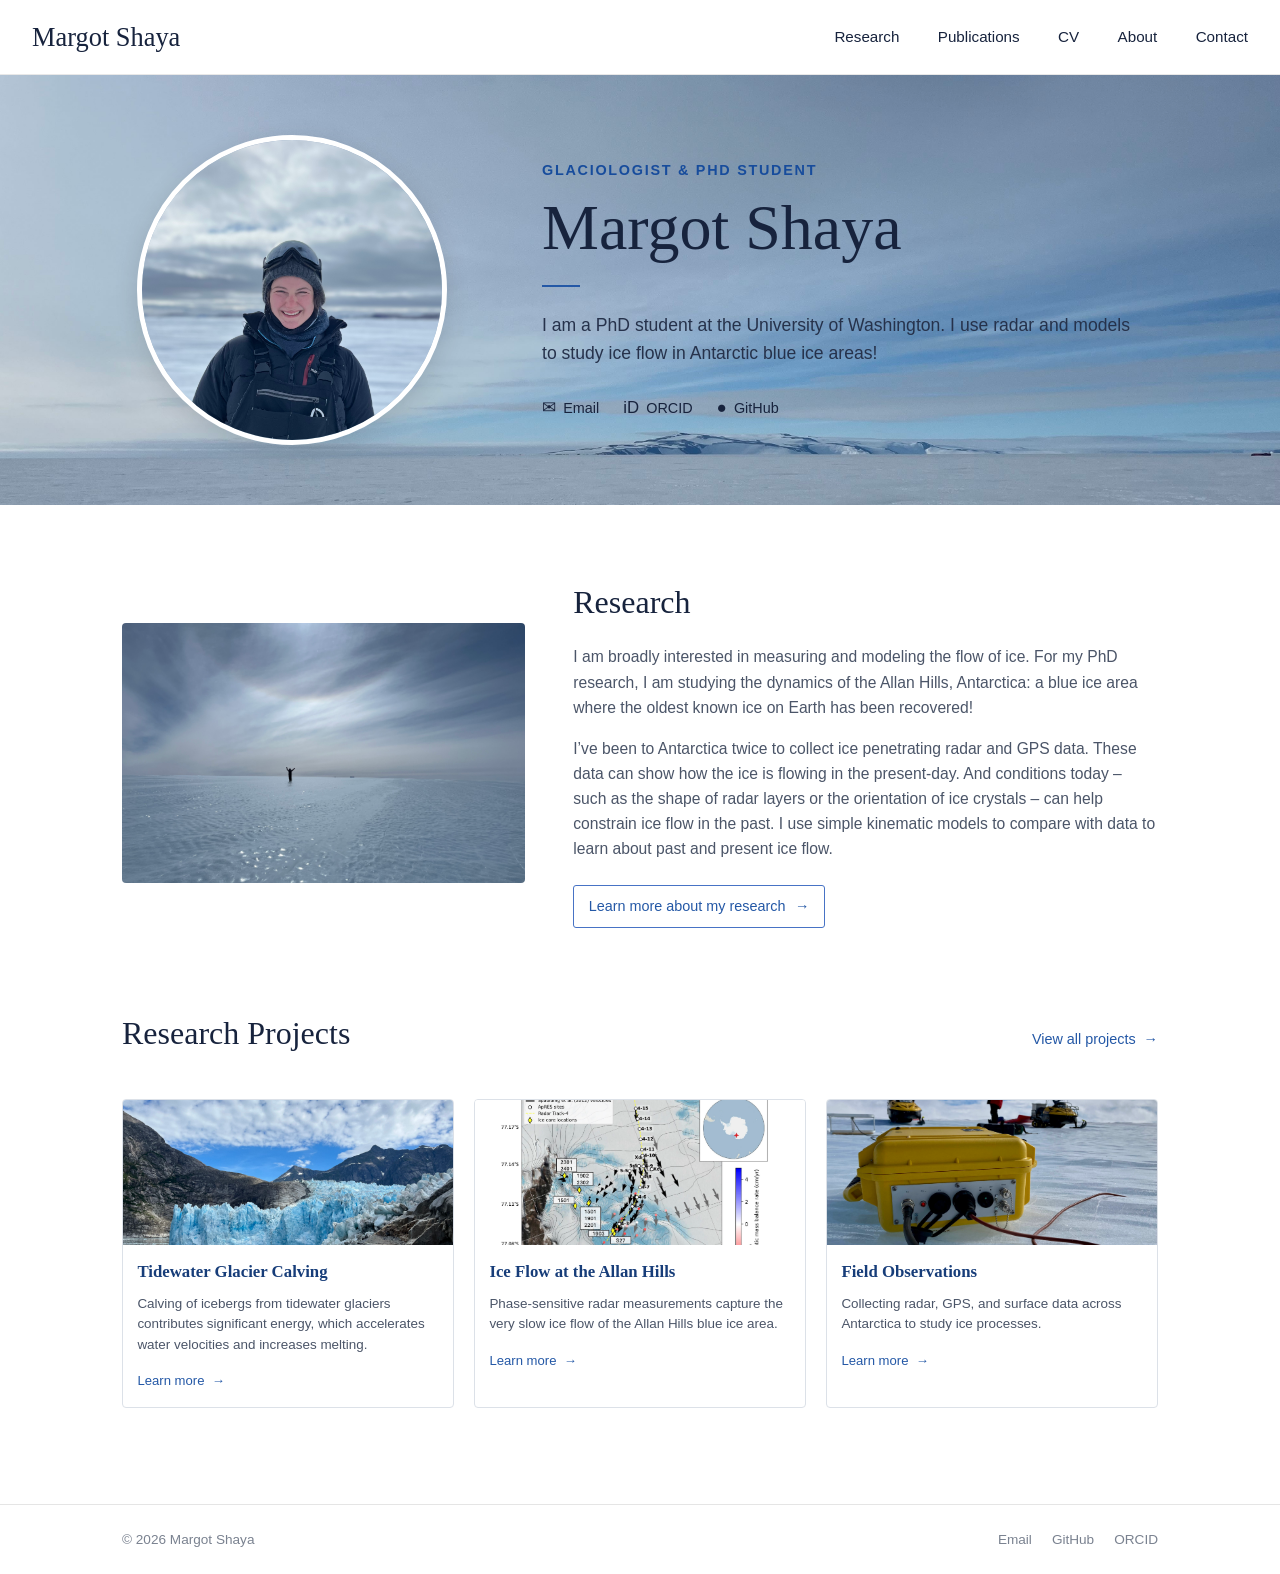
==== commit 25684f6d: "Added publications page" ====
--- a/index.html
+++ b/index.html
@@ -129,7 +129,7 @@
 
                 <img
                     src="images/sun_halo_photo.jpg"
-                    alt="Distant silhouette of a person raising their arms to the sky, with a faint halo of light around the sun above."> 
+                    alt="Distant silhouette of a person raising their arms to the sky, with a faint halo of light around the sun above."
                 >
 
             </div>
--- a/css/style.css
+++ b/css/style.css
@@ -392,7 +392,7 @@
     display: grid;
 
     grid-template-columns:
-        repeat(5, minmax(0, 1fr));
+        repeat(3, minmax(0, 1fr));
 
     gap: 1.25rem;
 }
@@ -517,7 +517,7 @@
 
     .project-grid {
         grid-template-columns:
-            repeat(3, minmax(0, 1fr));
+            repeat(2, minmax(0, 1fr));
     }
 
 }
@@ -611,4 +611,280 @@
         margin-top: 0.75rem;
     }
 
+}
+
+/* ==================================================
+   RESEARCH PAGE
+================================================== */
+
+.page-header {
+    max-width: 750px;
+
+    padding: 5rem 0 4rem;
+}
+
+.page-header h1 {
+    margin: 0 0 1.5rem;
+
+    font-family: Georgia, "Times New Roman", serif;
+
+    font-size: clamp(2.5rem, 5vw, 4rem);
+
+    line-height: 1.1;
+
+    font-weight: 500;
+}
+
+.page-header > p:last-child {
+    max-width: 650px;
+
+    color: #5b6473;
+
+    font-size: 1.1rem;
+}
+
+
+/* Research projects */
+
+.research-projects {
+    padding-bottom: 6rem;
+}
+
+.research-project {
+    display: grid;
+
+    grid-template-columns: 1fr 1fr;
+
+    gap: 4rem;
+
+    align-items: center;
+
+    padding: 4rem 0;
+
+    border-top: 1px solid #e5e8ed;
+}
+
+
+/* Alternate image/text orientation */
+
+.research-project.reverse
+.research-project-image {
+    order: 2;
+}
+
+.research-project.reverse
+.research-project-content {
+    order: 1;
+}
+
+
+.research-project-image img {
+    display: block;
+
+    width: 100%;
+
+    height: 400px;
+
+    object-fit: cover;
+
+    border-radius: 4px;
+}
+
+
+.research-project-content {
+    max-width: 520px;
+}
+
+.project-number {
+    margin: 0 0 0.5rem;
+
+    color: #4773c5;
+
+    font-size: 0.85rem;
+    font-weight: 600;
+
+    letter-spacing: 0.1em;
+}
+
+
+.research-project-content h2 {
+    margin: 0 0 1.25rem;
+
+    font-family: Georgia, "Times New Roman", serif;
+
+    font-size: 2.2rem;
+
+    font-weight: 500;
+}
+
+
+.research-project-content p {
+    color: #555f70;
+
+    font-size: 0.98rem;
+}
+
+
+/* Research tags */
+
+.project-tags {
+    display: flex;
+
+    flex-wrap: wrap;
+
+    gap: 0.5rem;
+
+    margin-top: 1.5rem;
+}
+
+.project-tags span {
+    padding: 0.3rem 0.65rem;
+
+    border: 1px solid #d5dce7;
+
+    border-radius: 20px;
+
+    color: #536175;
+
+    font-size: 0.78rem;
+}
+
+
+/* Mobile */
+
+@media (max-width: 750px) {
+
+    .page-header {
+        padding: 3rem 0;
+    }
+
+    .research-project {
+        grid-template-columns: 1fr;
+
+        gap: 2rem;
+
+        padding: 3rem 0;
+    }
+
+    .research-project.reverse
+    .research-project-image {
+        order: 1;
+    }
+
+    .research-project.reverse
+    .research-project-content {
+        order: 2;
+    }
+
+    .research-project-image img {
+        height: 280px;
+    }
+
+}
+
+/* ==================================================
+   PUBLICATIONS PAGE
+================================================== */
+
+.publications {
+    max-width: 900px;
+
+    padding-bottom: 6rem;
+}
+
+.publication-year {
+    display: grid;
+
+    grid-template-columns: 100px 1fr;
+
+    gap: 2rem;
+
+    padding: 2.5rem 0;
+
+    border-top: 1px solid #e5e8ed;
+}
+
+.publication-year > h2 {
+    margin: 0;
+
+    font-family: Georgia, "Times New Roman", serif;
+
+    font-size: 1.5rem;
+
+    font-weight: 500;
+
+    color: #2458a6;
+}
+
+.publication {
+    padding-bottom: 2rem;
+
+    margin-bottom: 2rem;
+
+    border-bottom: 1px solid #edf0f4;
+}
+
+.publication:last-child {
+    border-bottom: none;
+}
+
+.publication h3 {
+    margin: 0 0 0.5rem;
+
+    font-family: Georgia, "Times New Roman", serif;
+
+    font-size: 1.2rem;
+
+    font-weight: 600;
+
+    line-height: 1.4;
+}
+
+.authors {
+    margin: 0;
+
+    color: #4f5969;
+
+    font-size: 0.92rem;
+}
+
+.journal {
+    margin: 0.25rem 0;
+
+    color: #687284;
+
+    font-size: 0.9rem;
+}
+
+.publication-links {
+    display: flex;
+
+    gap: 1rem;
+
+    margin-top: 0.75rem;
+}
+
+.publication-links a {
+    color: #2458a6;
+
+    font-size: 0.85rem;
+
+    text-decoration: none;
+}
+
+.publication-links a:hover {
+    text-decoration: underline;
+}
+
+
+/* Mobile */
+
+@media (max-width: 600px) {
+
+    .publication-year {
+        grid-template-columns: 1fr;
+
+        gap: 0.5rem;
+    }
+
 }
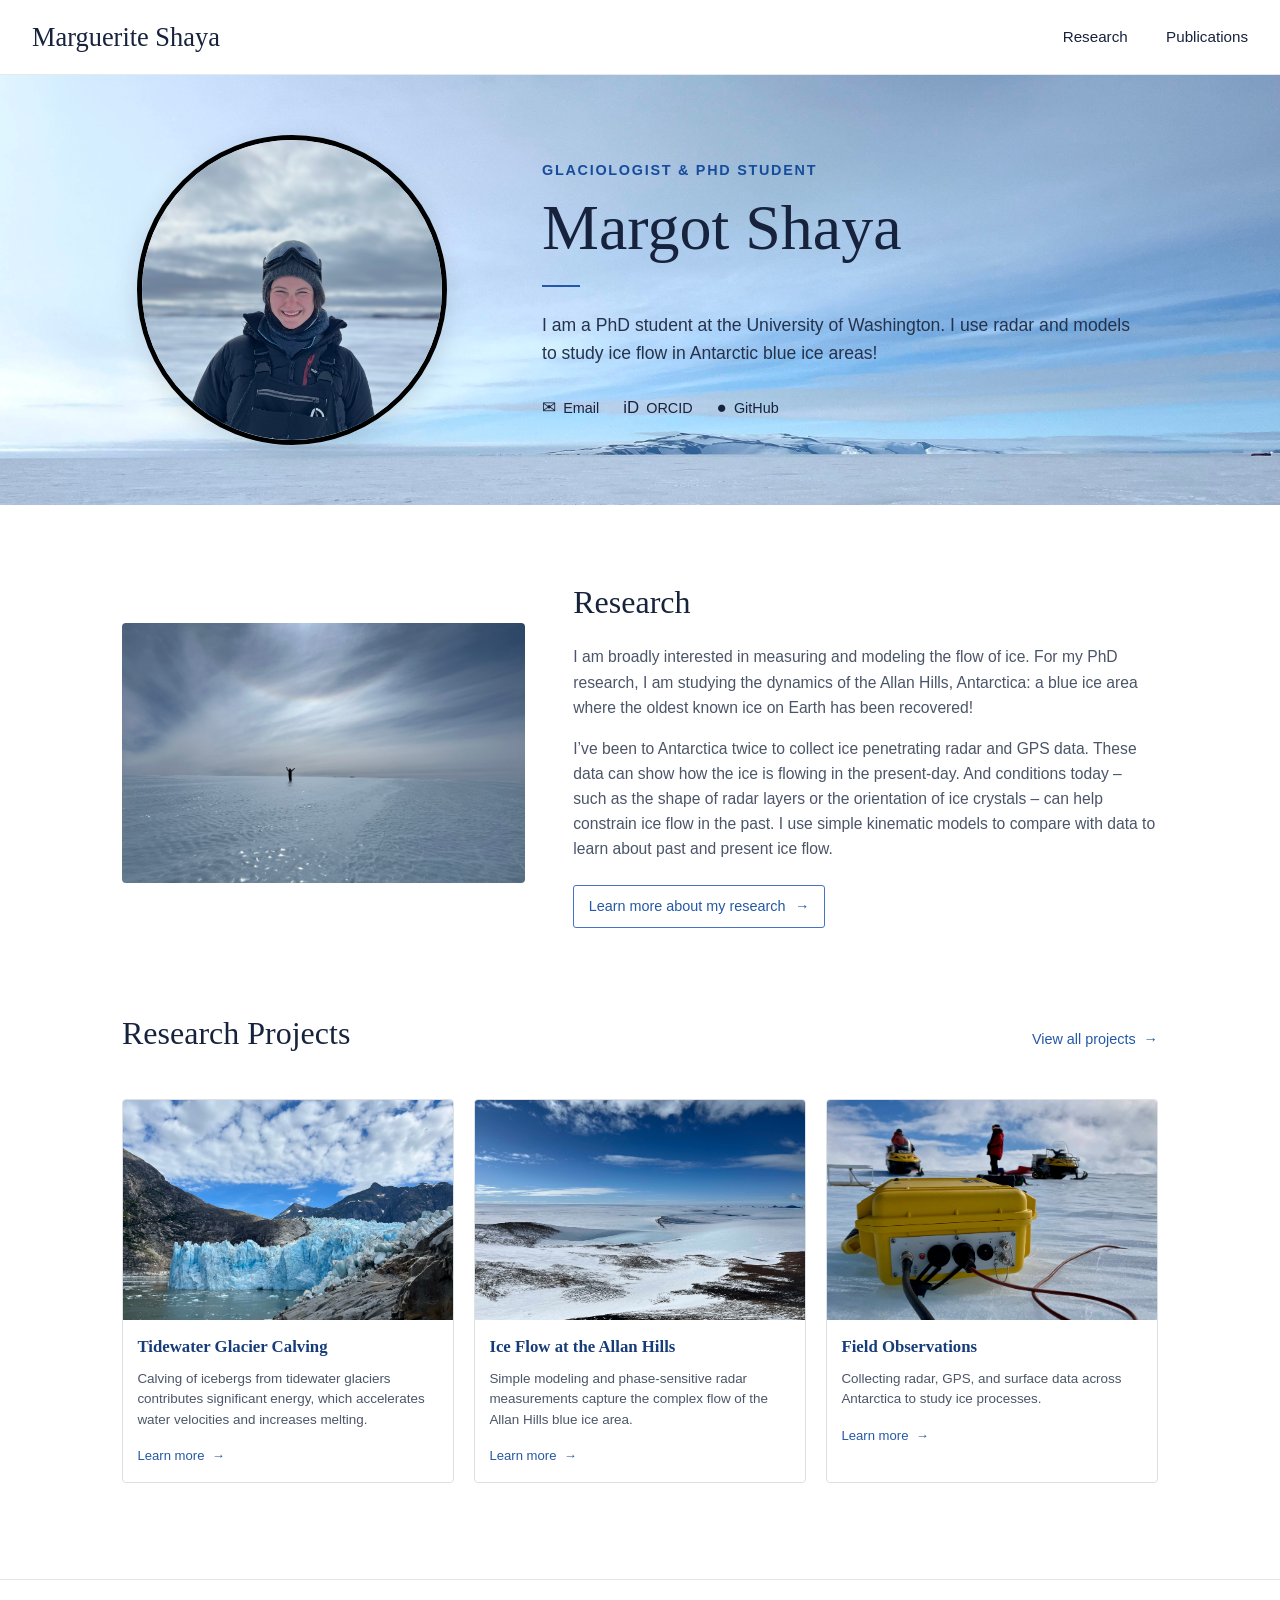
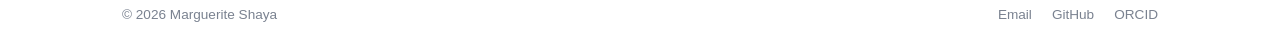
==== commit 54863c1a: "add research page" ====
--- a/index.html
+++ b/index.html
@@ -25,15 +25,12 @@
         <div class="nav-container">
 
             <a href="index.html" class="site-name">
-                Margot Shaya
+                Marguerite Shaya
             </a>
 
             <nav class="nav-links">
                 <a href="#research">Research</a>
                 <a href="publications.html">Publications</a>
-                <a href="cv.html">CV</a>
-                <a href="about.html">About</a>
-                <a href="contact.html">Contact</a>
             </nav>
 
         </div>
@@ -224,8 +221,8 @@
                    class="project-card">
 
                     <img
-                        src="images/AH_map.jpg"
-                            alt="Map of the Allan Hills region in Antarctica"
+                        src="images/AH_from_mountain.jpg"
+                            alt="View of the Allan Hills blue ice area from Balance Peak"
                     >
 
                     <div class="project-content">
@@ -235,7 +232,7 @@
                         </h3>
 
                         <p> 
-                            Phase-sensitive radar measurements capture the very slow ice flow of the Allan Hills
+                            Simple modeling and phase-sensitive radar measurements capture the complex flow of the Allan Hills
                             blue ice area. 
                         </p> 
 
@@ -293,7 +290,7 @@
         <div class="footer-container">
 
             <p>
-                &copy; 2026 Margot Shaya
+                &copy; 2026 Marguerite Shaya
             </p>
 
             <div>
--- a/css/style.css
+++ b/css/style.css
@@ -150,7 +150,7 @@
 
     border-radius: 50%;
 
-    border: 5px solid white;
+    border: 5px solid black;
 
     overflow: hidden;
 
@@ -425,7 +425,7 @@
 .project-card > img {
     width: 100%;
 
-    height: 145px;
+    height: 220px;
 
     object-fit: cover;
 
@@ -617,14 +617,32 @@
    RESEARCH PAGE
 ================================================== */
 
-.page-header {
-    max-width: 750px;
+/* ==================================================
+   HEADER
+================================================== */
+
+.research-header {
+    display: grid;
+
+    grid-template-columns: 1.2fr 0.8fr;
+
+    gap: 4rem;
+
+    align-items: center;
+
+    min-height: 400px;
 
     padding: 5rem 0 4rem;
 }
 
-.page-header h1 {
-    margin: 0 0 1.5rem;
+/* Text side */
+
+.research-header-text {
+    max-width: 600px;
+}
+
+.research-header-text h1 {
+    margin: 0 ;
 
     font-family: Georgia, "Times New Roman", serif;
 
@@ -633,14 +651,90 @@
     line-height: 1.1;
 
     font-weight: 500;
-}
-
-.page-header > p:last-child {
-    max-width: 650px;
-
-    color: #5b6473;
-
-    font-size: 1.1rem;
+
+    color: #17233d;
+}
+
+.research-header-text > p:last-child {
+    max-width: 600px;
+
+    margin: 0;
+
+    color: #26324b;
+
+    /* color: #5b6473; */
+
+    font-size: 1.05rem;
+
+    line-height: 1.7;
+}
+
+
+.research-header-image img{
+  width: 100%;
+  height: 100%;
+  object-fit: cover; /* Keeps image proportions intact */
+  
+}
+
+/* Circular image */
+/*
+.research-header-image {
+    width: 400px;
+    height: 400px;
+
+    margin: 0 auto;
+
+    border-radius: 50%;
+
+    border: 3px solid black;
+
+    overflow: hidden;
+
+    box-shadow:
+        0 5px 25px rgba(0, 0, 0, 0.12);
+}
+
+.research-header-image img{
+    display: block;
+
+    width: 100%;
+    height: 100%;
+
+    object-fit: cover;
+}
+*/
+
+/* Mobile */
+
+@media (max-width: 750px) {
+
+    .research-header {
+        grid-template-columns: 1fr;
+
+        gap: 2rem;
+
+        padding: 3rem 0;
+    }
+
+    .research-header-text {
+        text-align: center;
+    }
+
+    .research-header-text .accent-line {
+        margin-left: auto;
+        margin-right: auto;
+    }
+
+    .research-header-image {
+        width: 280px;
+        height: 280px;
+    }
+
+    .research-header-image img {
+        height: auto;
+    }
+
 }
 
 
@@ -683,9 +777,7 @@
 
     width: 100%;
 
-    height: 400px;
-
-    object-fit: cover;
+    height: auto;
 
     border-radius: 4px;
 }
@@ -777,7 +869,7 @@
     }
 
     .research-project-image img {
-        height: 280px;
+        height: auto;
     }
 
 }
